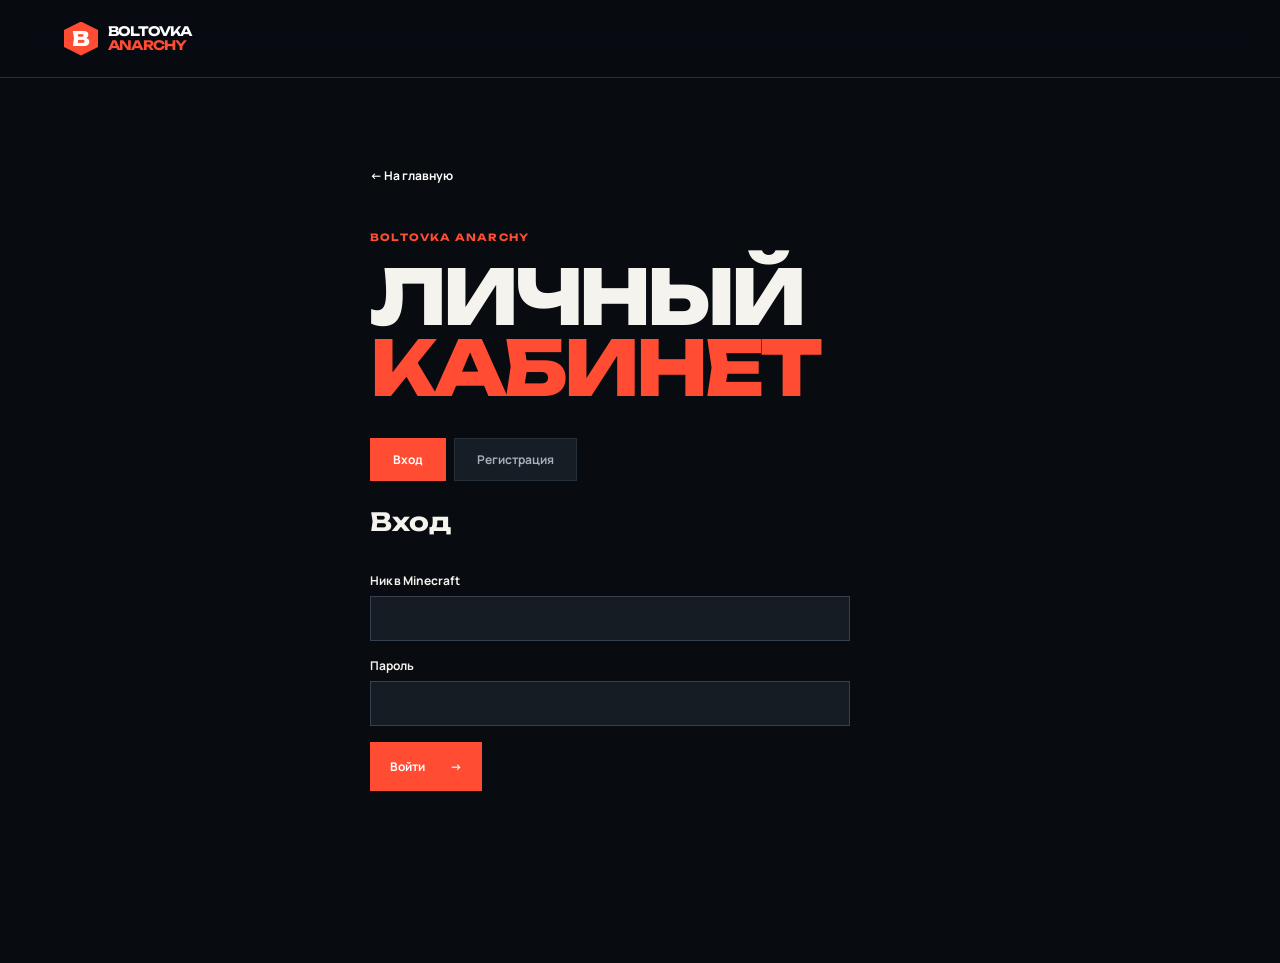
==== account.html @ 23313729 "Add files via upload" ====
<!doctype html><html lang="ru"><head><meta charset="UTF-8"><meta name="viewport" content="width=device-width,initial-scale=1"><title>Личный кабинет — BOLTOVKA ANARCHY</title><link rel="preconnect" href="https://fonts.googleapis.com"><link rel="preconnect" href="https://fonts.gstatic.com" crossorigin><link href="https://fonts.googleapis.com/css2?family=Manrope:wght@400;500;600;700;800&family=Unbounded:wght@500;700;800&display=swap" rel="stylesheet"><link rel="stylesheet" href="styles.css"></head><body><header class="header"><a class="brand" href="index.html"><span class="brand-mark">B</span><span>BOLTOVKA<br><em>ANARCHY</em></span></a></header><main class="form-page account-page"><a class="text-link" href="index.html">← На главную</a><p class="eyebrow" style="margin-top:45px">BOLTOVKA ANARCHY</p><h1>ЛИЧНЫЙ<br><i>КАБИНЕТ</i></h1><div class="auth-tabs"><button class="active" data-tab="login">Вход</button><button data-tab="register">Регистрация</button></div><section id="login" class="auth-panel"><h2>Вход</h2><form data-api="/api/auth-login"><label>Ник в Minecraft<input name="nickname" required pattern="[A-Za-z0-9_]{3,16}"></label><label>Пароль<input name="password" type="password" required></label><button class="button primary">Войти <b>→</b></button><p class="form-status"></p></form></section><section id="register" class="auth-panel" hidden><h2>Регистрация</h2><form id="start-form"><label>Ник в Minecraft<input name="nickname" required pattern="[A-Za-z0-9_]{3,16}"></label><button class="button primary">Получить код <b>→</b></button><p class="form-status"></p></form><form id="verify-form" hidden><p class="form-lead">Код отправлен только вам в чат Minecraft. Введите его и создайте пароль.</p><input type="hidden" name="nickname"><label>Код из Minecraft<input name="code" required></label><label>Придумайте пароль<input name="password" type="password" minlength="8" required></label><button class="button primary">Создать аккаунт <b>→</b></button><p class="form-status"></p></form></section></main><script src="account.js"></script></body></html>
---- styles.css ----
:root{--bg:#080b10;--surface:#11161d;--line:#26303a;--text:#f5f3ed;--muted:#a7afb8;--red:#ff4c32;--lime:#b6fd55}*{box-sizing:border-box}html{scroll-behavior:smooth}body{margin:0;background:var(--bg);color:var(--text);font-family:Manrope,Arial,sans-serif}.noise{position:fixed;inset:0;pointer-events:none;opacity:.05;z-index:5;background-image:url("data:image/svg+xml,%3Csvg viewBox='0 0 180 180' xmlns='http://www.w3.org/2000/svg'%3E%3Cfilter id='n'%3E%3CfeTurbulence type='fractalNoise' baseFrequency='.9' numOctaves='4' stitchTiles='stitch'/%3E%3C/filter%3E%3Crect width='100%25' height='100%25' filter='url(%23n)' opacity='.8'/%3E%3C/svg%3E")}.header{height:78px;padding:0 5vw;display:flex;align-items:center;gap:28px;border-bottom:1px solid var(--line);position:sticky;top:0;z-index:10;background:rgba(8,11,16,.94);backdrop-filter:blur(16px)}.brand{display:flex;align-items:center;gap:10px;color:#fff;text-decoration:none;font:700 13px/1.05 Unbounded,sans-serif;letter-spacing:-.8px}.brand em{color:var(--red);font-style:normal}.brand-mark{display:grid;place-items:center;width:34px;height:34px;background:var(--red);clip-path:polygon(50% 0,100% 25%,100% 75%,50% 100%,0 75%,0 25%);font:800 20px/1 Unbounded}.nav{display:flex;gap:19px;margin:auto}.nav a{color:var(--muted);font-size:12px;text-decoration:none;white-space:nowrap}.nav a:hover,.nav a.active{color:#fff}.nav .active{color:var(--red)}.account-button,.button{border:0;cursor:pointer;font:700 12px Manrope;color:white}.account-button{background:none;padding:8px 0;white-space:nowrap}.account-button span{color:var(--red);margin-left:5px}.menu-toggle{display:none}.hero{min-height:630px;position:relative;overflow:hidden;display:flex;align-items:center;padding:80px 10vw}.hero-grid{position:absolute;inset:0;background:linear-gradient(#ffffff08 1px,transparent 1px),linear-gradient(90deg,#ffffff08 1px,transparent 1px);background-size:58px 58px;mask-image:linear-gradient(90deg,#000 30%,transparent 88%)}.hero-copy{max-width:660px;z-index:2}.eyebrow{font:700 10px/1.4 Unbounded,sans-serif;letter-spacing:1.2px;color:var(--red);margin:0 0 18px}.eyebrow span{display:inline-block;width:22px;height:2px;background:var(--red);vertical-align:middle;margin-right:9px}.hero h1,.section h2,.forum h2{font:800 clamp(44px,7vw,96px)/.92 Unbounded,sans-serif;letter-spacing:-5px;margin:0}.hero h1 i,.section h2 i,.forum h2 i{color:var(--red);font-style:normal}.hero-text{max-width:510px;color:var(--muted);line-height:1.7;font-size:15px;margin:27px 0}.hero-actions{display:flex;gap:12px}.button{display:inline-flex;gap:25px;align-items:center;justify-content:center;padding:16px 20px;text-decoration:none}.primary{background:var(--red)}.primary:hover{background:#ff684f}.secondary{border:1px solid #58616b;color:#fff;background:transparent}.server-ip{font-size:11px;color:#7e8994;margin-top:24px}.server-ip button{background:none;border:0;color:#fff;font:700 12px Manrope;padding:0;cursor:pointer}.online-dot{display:inline-block;width:7px;height:7px;border-radius:50%;background:var(--lime);margin:0 8px}.server-ip strong{font-weight:600;color:#b6bec6}.hero-art{position:absolute;right:0;top:0;width:55%;height:100%;background:radial-gradient(circle at 65% 25%,#8c3226 0 5%,#432221 24%,transparent 57%)}.sun{width:180px;height:180px;border-radius:50%;background:var(--red);position:absolute;right:23%;top:15%;box-shadow:0 0 90px #e5452b80}.mountain{position:absolute;bottom:0;clip-path:polygon(0 100%,45% 14%,57% 47%,77% 0,100% 100%);background:#161a21}.mountain-a{right:0;width:100%;height:55%}.mountain-b{right:20%;width:80%;height:42%;background:#232026}.character{position:absolute;right:21%;bottom:11%;width:150px;height:275px;filter:drop-shadow(0 15px 25px #000)}.character>*{position:absolute;background:#222a32;border:5px solid #10151b}.character .head{width:88px;height:84px;left:31px;top:0;background:#d89063}.character .body{width:100px;height:110px;left:25px;top:78px;background:#aa2d29}.arm{width:36px;height:117px;top:89px}.arm-left{left:0;transform:rotate(20deg)}.arm-right{right:0;transform:rotate(-24deg)}.leg{width:42px;height:100px;top:178px;background:#2b455a}.leg-left{left:28px}.leg-right{right:28px}.floating-card{position:absolute;right:7%;bottom:16%;padding:16px;background:#eff0e8;color:#0a0d10;transform:rotate(5deg);font:800 17px/1.1 Unbounded}.floating-card small{display:block;color:var(--red);font:700 8px Unbounded;margin-bottom:10px}.ticker{overflow:hidden;background:var(--red);color:#160704;white-space:nowrap;font:800 13px/54px Unbounded;letter-spacing:.2px}.ticker div{width:max-content;animation:ticker 22s linear infinite}.ticker span{margin:0 21px}.section{padding:110px 10vw}.section-title h2,.forum h2{font-size:clamp(39px,5vw,72px)}.steps{display:grid;grid-template-columns:repeat(3,1fr);border-top:1px solid var(--line);margin-top:45px}.steps article{padding:24px 35px 10px 0;border-right:1px solid var(--line);min-height:170px}.steps article+article{padding-left:30px}.steps article:last-child{border-right:0}.steps span{font:700 13px Unbounded;color:var(--red)}h3{font:700 18px Unbounded;margin:20px 0 11px;letter-spacing:-1px}.steps p,.job-card p,.rules-panel p,.news-card span,.apply p{font-size:13px;line-height:1.7;color:var(--muted)}.jobs{background:#0c1016}.job-grid{display:grid;grid-template-columns:repeat(4,1fr);gap:12px;margin-top:41px}.job-card{padding:24px;background:var(--surface);border:1px solid var(--line);min-height:235px;transition:.2s}.job-card:hover{transform:translateY(-6px);border-color:#6a3b35}.job-card>span{font-size:26px;color:var(--lime)}.job-card h3{margin-top:31px}.job-card b{font-size:10px;color:var(--lime);text-transform:uppercase}.job-card.accent{background:var(--red);border-color:var(--red)}.job-card.accent>span,.job-card.accent p,.job-card.accent b{color:#1b0c09}.rules{padding-top:80px}.rules-panel{display:grid;grid-template-columns:1fr 1.2fr;gap:80px;padding:55px;background:#e7e8e2;color:#101419}.rules-panel h2{font-size:55px}.rules-panel p{color:#4e5860;max-width:390px}.rules-panel ol{margin:0;padding:0;list-style:none}.rules-panel li{padding:19px 0;border-bottom:1px solid #b9bdb8;font-size:15px;line-height:1.5}.rules-panel li b{color:var(--red);font:700 11px Unbounded;margin-right:22px}.text-link{color:#fff;font:700 12px Manrope;text-decoration:none}.rules-panel .text-link{color:#101419;display:inline-block;margin-top:14px}.section-row,.forum-head{display:flex;justify-content:space-between;align-items:end}.news-grid{display:grid;grid-template-columns:2fr 1fr 1fr;gap:12px;margin-top:40px}.news-feature,.news-card{min-height:315px;padding:27px;background:var(--surface);border:1px solid var(--line);display:flex;flex-direction:column}.news-feature{background:linear-gradient(135deg,#6d241e,#241b20)}.news-feature p,.news-card p{font:700 9px Unbounded;color:var(--lime);letter-spacing:1px;margin:0}.news-feature h3{font-size:42px;line-height:1.05;margin:30px 0 15px}.news-feature span{color:#e8d0c9;font-size:13px;line-height:1.6;max-width:350px}.news-feature a{color:#fff;margin-top:auto;font:700 12px Manrope;text-decoration:none}.news-card h3{font-size:22px;margin-top:auto}.team{background:#0c1016}.team-grid{display:grid;grid-template-columns:repeat(4,1fr);gap:20px;margin-top:40px}.team-grid article{text-align:center}.avatar{height:170px;display:grid;place-items:center;font:800 60px Unbounded;background:#252b32;color:#fff;clip-path:polygon(50% 0,100% 18%,100% 82%,50% 100%,0 82%,0 18%)}.avatar.red{background:var(--red)}.avatar.gold{background:#b9853e}.avatar.green{background:#53845b}.team-grid h3{font-size:15px;margin-bottom:5px}.team-grid p{font-size:11px;color:var(--muted);margin:0}.apply{display:grid;grid-template-columns:1fr 1fr;gap:80px;background:var(--red)}.apply .eyebrow{color:#280b07}.apply p{color:#40120d;max-width:430px;font-size:15px;margin:6px 0 25px}.apply .primary{background:#151116}.forum{padding:110px 10vw;background:#0c1016}.forum-layout{display:grid;grid-template-columns:1fr 245px;gap:12px;margin-top:40px}.forum-categories{border-top:1px solid var(--line)}.forum-categories article{display:grid;grid-template-columns:48px 1fr 70px;gap:17px;align-items:center;padding:19px 0;border-bottom:1px solid var(--line)}.forum-icon{width:43px;height:43px;display:grid;place-items:center;background:#1d252e;color:var(--red);font:700 17px Unbounded}.forum-categories h3{font-size:14px;margin:0 0 5px}.forum-categories p{color:var(--muted);font-size:11px;margin:0}.forum-categories article>span{font-size:10px;color:var(--muted);text-align:right}.forum-side{background:#151b22;padding:25px}.forum-side .eyebrow{font-size:8px}.forum-side strong{display:block;font:800 44px Unbounded;color:var(--lime)}.forum-side span,.forum-side p{font-size:11px;color:var(--muted)}.forum-side hr{border:0;border-top:1px solid var(--line);margin:25px 0}.forum-side b{font-size:13px;color:#fff}footer{padding:36px 10vw;display:flex;align-items:center;justify-content:space-between;gap:20px;border-top:1px solid var(--line)}footer p,footer>a:not(.brand){color:var(--muted);font-size:10px;text-decoration:none}.toast{position:fixed;right:25px;bottom:25px;background:#eef0e9;color:#11171a;padding:14px 18px;font:700 12px Manrope;opacity:0;transform:translateY(15px);transition:.25s;z-index:20;pointer-events:none}.toast.show{opacity:1;transform:none}@keyframes ticker{to{transform:translateX(-50%)}}@media(max-width:900px){.header{padding:0 6vw}.nav{display:none;position:absolute;top:77px;left:0;right:0;background:#10151b;padding:22px 6vw;flex-direction:column;gap:17px;border-bottom:1px solid var(--line)}.nav.open{display:flex}.menu-toggle{display:block;margin-left:auto;background:none;border:0;color:#fff;font-size:21px}.account-button{display:none}.hero{padding:75px 7vw;min-height:620px}.hero-art{opacity:.52;width:100%}.hero-copy{max-width:580px}.job-grid,.team-grid{grid-template-columns:repeat(2,1fr)}.news-grid{grid-template-columns:1fr 1fr}.news-feature{grid-column:span 2}.rules-panel,.apply{grid-template-columns:1fr;gap:36px}.forum-layout{grid-template-columns:1fr}.forum-side{display:none}}@media(max-width:560px){.header{height:66px}.brand{font-size:10px}.brand-mark{width:28px;height:28px;font-size:16px}.nav{top:65px}.hero{padding:75px 7vw 60px;min-height:600px}.hero h1{letter-spacing:-3px}.hero-art{opacity:.3}.hero-actions{flex-direction:column;align-items:flex-start}.section,.forum{padding:75px 7vw}.steps{grid-template-columns:1fr}.steps article,.steps article+article{padding:20px 0;border-right:0;border-bottom:1px solid var(--line)}.job-grid,.team-grid,.news-grid{grid-template-columns:1fr}.news-feature{grid-column:span 1}.rules-panel{padding:32px 25px}.rules-panel h2{font-size:42px}.section-row,.forum-head{align-items:start;gap:20px;flex-direction:column}.forum-categories article{grid-template-columns:42px 1fr}.forum-categories article>span{display:none}.apply{gap:28px}.hero h1{font-size:52px}footer{padding:27px 7vw;align-items:flex-start;flex-direction:column;gap:12px}}

/* Forum and ticker refinements */
.ticker-track{display:flex;width:max-content;will-change:transform;animation:ticker 32s linear infinite}.ticker-copy{flex:none;display:block;padding-right:42px}.ticker-copy b{margin:0 21px;font-weight:800}.online-dot.offline{background:#77808a}.forum-description{font-size:13px;line-height:1.6;color:var(--muted);max-width:390px}.forum-category{display:grid;grid-template-columns:48px 1fr 40px;gap:17px;align-items:center;padding:19px 0;border-bottom:1px solid var(--line);text-decoration:none;color:inherit;transition:.2s}.forum-category:hover{padding-left:10px;background:#11161d}.forum-category i{font-style:normal;color:var(--red);text-align:right}@media(max-width:560px){.forum-category{grid-template-columns:42px 1fr}.forum-category i{display:none}}

.form-page{max-width:900px;margin:auto;padding:85px 30px 120px}.form-page h1{font:800 clamp(44px,7vw,76px)/.93 Unbounded;margin:0;letter-spacing:-4px}.form-page h1 i{color:var(--red);font-style:normal}.form-lead{color:var(--muted);max-width:630px;line-height:1.7}.form-page form{margin-top:35px}.form-page fieldset{border:1px solid var(--line);margin:20px 0;padding:25px;background:#0d1218}.form-page legend{font:700 16px Unbounded;padding:0 8px}.form-page label{display:block;font-size:12px;font-weight:700;margin:16px 0}.field-grid{display:grid;grid-template-columns:1fr 1fr;gap:0 18px}.form-page input,.form-page textarea,.form-page select{display:block;width:100%;background:#151c24;border:1px solid #35414e;color:#fff;font:500 14px Manrope;padding:12px;margin-top:7px}.form-page textarea{min-height:88px;resize:vertical}.role-grid{display:grid;grid-template-columns:repeat(5,1fr);gap:10px}.role-grid label{margin:0;cursor:pointer}.role-grid input{position:absolute;opacity:0}.role-grid span{display:grid;gap:10px;min-height:100px;padding:16px;background:#151c24;border:1px solid #35414e;font-size:23px}.role-grid b{font-size:11px}.role-grid input:checked+span{border-color:var(--red);background:#3a201d}.form-status{color:var(--lime);min-height:20px}.auth-tabs{display:flex;gap:8px;margin-top:35px}.auth-tabs button{background:#161d25;color:var(--muted);border:1px solid var(--line);padding:12px 22px;font:700 12px Manrope;cursor:pointer}.auth-tabs button.active{background:var(--red);border-color:var(--red);color:#fff}.auth-panel{max-width:480px;margin-top:25px}.auth-panel h2{font:700 25px Unbounded}.account-page .form-page{max-width:600px}@media(max-width:600px){.form-page{padding:60px 20px}.field-grid,.role-grid{grid-template-columns:1fr}.role-grid span{min-height:70px;grid-template-columns:35px 1fr;align-items:center}.form-page h1{letter-spacing:-3px}}
.apply h2 i{color:#151116}.account-page{max-width:600px}
.rules-page{max-width:920px;margin:auto;padding:85px 30px 120px}.rules-page h1{font:800 clamp(44px,7vw,76px)/.93 Unbounded;margin:0;letter-spacing:-4px}.rules-page h1 i{color:var(--red);font-style:normal}.rules-page section{padding:28px 0;border-bottom:1px solid var(--line)}.rules-page h2{font:700 22px Unbounded;margin:0 0 18px}.rules-page ol{padding-left:25px;margin:0}.rules-page li{color:var(--muted);font-size:14px;line-height:1.65;padding:7px 0}.rules-page li::marker{color:var(--red);font-weight:800}@media(max-width:600px){.rules-page{padding:60px 20px}.rules-page h1{letter-spacing:-3px}.rules-page h2{font-size:18px}}
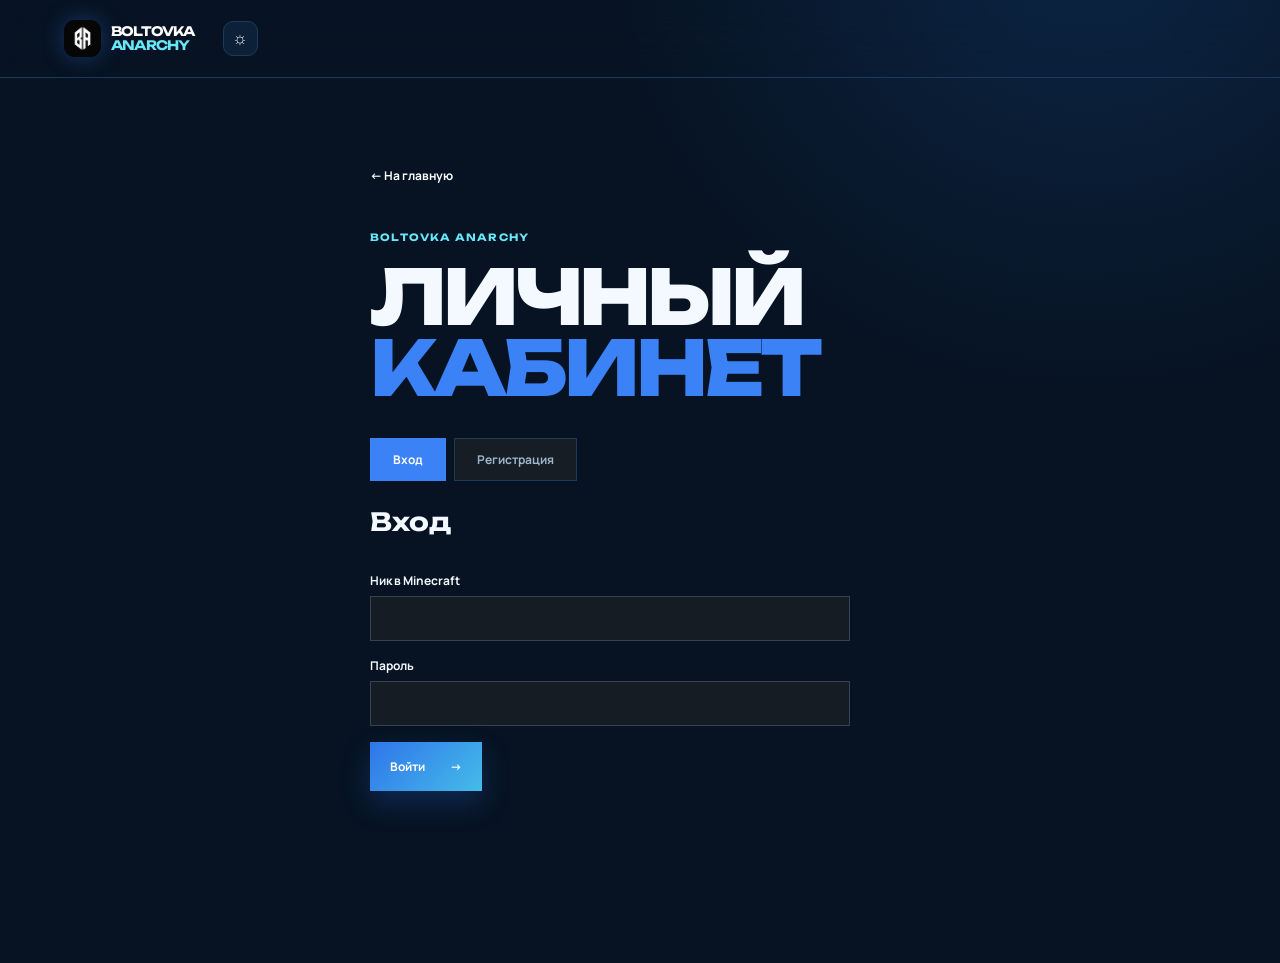
==== commit 2bc94bb2: "Restyle site with blue theme and player cabinet" ====
--- a/account.html
+++ b/account.html
@@ -1 +1,3 @@
-<!doctype html><html lang="ru"><head><meta charset="UTF-8"><meta name="viewport" content="width=device-width,initial-scale=1"><title>Личный кабинет — BOLTOVKA ANARCHY</title><link rel="preconnect" href="https://fonts.googleapis.com"><link rel="preconnect" href="https://fonts.gstatic.com" crossorigin><link href="https://fonts.googleapis.com/css2?family=Manrope:wght@400;500;600;700;800&family=Unbounded:wght@500;700;800&display=swap" rel="stylesheet"><link rel="stylesheet" href="styles.css"></head><body><header class="header"><a class="brand" href="index.html"><span class="brand-mark">B</span><span>BOLTOVKA<br><em>ANARCHY</em></span></a></header><main class="form-page account-page"><a class="text-link" href="index.html">← На главную</a><p class="eyebrow" style="margin-top:45px">BOLTOVKA ANARCHY</p><h1>ЛИЧНЫЙ<br><i>КАБИНЕТ</i></h1><div class="auth-tabs"><button class="active" data-tab="login">Вход</button><button data-tab="register">Регистрация</button></div><section id="login" class="auth-panel"><h2>Вход</h2><form data-api="/api/auth-login"><label>Ник в Minecraft<input name="nickname" required pattern="[A-Za-z0-9_]{3,16}"></label><label>Пароль<input name="password" type="password" required></label><button class="button primary">Войти <b>→</b></button><p class="form-status"></p></form></section><section id="register" class="auth-panel" hidden><h2>Регистрация</h2><form id="start-form"><label>Ник в Minecraft<input name="nickname" required pattern="[A-Za-z0-9_]{3,16}"></label><button class="button primary">Получить код <b>→</b></button><p class="form-status"></p></form><form id="verify-form" hidden><p class="form-lead">Код отправлен только вам в чат Minecraft. Введите его и создайте пароль.</p><input type="hidden" name="nickname"><label>Код из Minecraft<input name="code" required></label><label>Придумайте пароль<input name="password" type="password" minlength="8" required></label><button class="button primary">Создать аккаунт <b>→</b></button><p class="form-status"></p></form></section></main><script src="account.js"></script></body></html>
+<!doctype html>
+<html lang="ru"><head><meta charset="UTF-8"><meta name="viewport" content="width=device-width,initial-scale=1"><title>Личный кабинет — BOLTOVKA ANARCHY</title><link rel="icon" type="image/png" href="assets/boltovka-icon.png"><link rel="preconnect" href="https://fonts.googleapis.com"><link rel="preconnect" href="https://fonts.gstatic.com" crossorigin><link href="https://fonts.googleapis.com/css2?family=Manrope:wght@400;500;600;700;800&family=Unbounded:wght@500;700;800&display=swap" rel="stylesheet"><link rel="stylesheet" href="styles.css"><script src="theme.js"></script></head>
+<body><header class="header"><a class="brand" href="index.html"><img class="brand-logo" src="assets/boltovka-icon.png" alt=""><span>BOLTOVKA<br><em>ANARCHY</em></span></a><button class="theme-toggle" type="button" aria-label="Переключить тему">☼</button></header><main class="form-page account-page"><a class="text-link" href="index.html">← На главную</a><p class="eyebrow" style="margin-top:45px">BOLTOVKA ANARCHY</p><h1>ЛИЧНЫЙ<br><i>КАБИНЕТ</i></h1><div class="auth-tabs"><button class="active" data-tab="login">Вход</button><button data-tab="register">Регистрация</button></div><section id="login" class="auth-panel"><h2>Вход</h2><form data-api="/api/auth-login"><label>Ник в Minecraft<input name="nickname" required pattern="[A-Za-z0-9_]{3,16}"></label><label>Пароль<input name="password" type="password" required></label><button class="button primary">Войти <b>→</b></button><p class="form-status"></p></form></section><section id="register" class="auth-panel" hidden><h2>Регистрация</h2><form id="start-form"><label>Ник в Minecraft<input name="nickname" required pattern="[A-Za-z0-9_]{3,16}"></label><button class="button primary">Получить код <b>→</b></button><p class="form-status"></p></form><form id="verify-form" hidden><p class="form-lead">Код отправлен только вам в чат Minecraft. Введите его и создайте пароль.</p><input type="hidden" name="nickname"><label>Код из Minecraft<input name="code" required></label><label>Придумайте пароль<input name="password" type="password" minlength="8" required></label><button class="button primary">Создать аккаунт <b>→</b></button><p class="form-status"></p></form></section></main><script src="account.js"></script></body></html>
--- a/styles.css
+++ b/styles.css
@@ -6,3 +6,15 @@
 .form-page{max-width:900px;margin:auto;padding:85px 30px 120px}.form-page h1{font:800 clamp(44px,7vw,76px)/.93 Unbounded;margin:0;letter-spacing:-4px}.form-page h1 i{color:var(--red);font-style:normal}.form-lead{color:var(--muted);max-width:630px;line-height:1.7}.form-page form{margin-top:35px}.form-page fieldset{border:1px solid var(--line);margin:20px 0;padding:25px;background:#0d1218}.form-page legend{font:700 16px Unbounded;padding:0 8px}.form-page label{display:block;font-size:12px;font-weight:700;margin:16px 0}.field-grid{display:grid;grid-template-columns:1fr 1fr;gap:0 18px}.form-page input,.form-page textarea,.form-page select{display:block;width:100%;background:#151c24;border:1px solid #35414e;color:#fff;font:500 14px Manrope;padding:12px;margin-top:7px}.form-page textarea{min-height:88px;resize:vertical}.role-grid{display:grid;grid-template-columns:repeat(5,1fr);gap:10px}.role-grid label{margin:0;cursor:pointer}.role-grid input{position:absolute;opacity:0}.role-grid span{display:grid;gap:10px;min-height:100px;padding:16px;background:#151c24;border:1px solid #35414e;font-size:23px}.role-grid b{font-size:11px}.role-grid input:checked+span{border-color:var(--red);background:#3a201d}.form-status{color:var(--lime);min-height:20px}.auth-tabs{display:flex;gap:8px;margin-top:35px}.auth-tabs button{background:#161d25;color:var(--muted);border:1px solid var(--line);padding:12px 22px;font:700 12px Manrope;cursor:pointer}.auth-tabs button.active{background:var(--red);border-color:var(--red);color:#fff}.auth-panel{max-width:480px;margin-top:25px}.auth-panel h2{font:700 25px Unbounded}.account-page .form-page{max-width:600px}@media(max-width:600px){.form-page{padding:60px 20px}.field-grid,.role-grid{grid-template-columns:1fr}.role-grid span{min-height:70px;grid-template-columns:35px 1fr;align-items:center}.form-page h1{letter-spacing:-3px}}
 .apply h2 i{color:#151116}.account-page{max-width:600px}
 .rules-page{max-width:920px;margin:auto;padding:85px 30px 120px}.rules-page h1{font:800 clamp(44px,7vw,76px)/.93 Unbounded;margin:0;letter-spacing:-4px}.rules-page h1 i{color:var(--red);font-style:normal}.rules-page section{padding:28px 0;border-bottom:1px solid var(--line)}.rules-page h2{font:700 22px Unbounded;margin:0 0 18px}.rules-page ol{padding-left:25px;margin:0}.rules-page li{color:var(--muted);font-size:14px;line-height:1.65;padding:7px 0}.rules-page li::marker{color:var(--red);font-weight:800}@media(max-width:600px){.rules-page{padding:60px 20px}.rules-page h1{letter-spacing:-3px}.rules-page h2{font-size:18px}}
+
+/* Blue / white visual system */
+:root{--bg:#071323;--surface:#0c2038;--line:#1d3a5d;--text:#f4f8ff;--muted:#9fb5cc;--red:#3b82f6;--lime:#67e8f9;--ink:#071323}
+:root[data-theme="light"]{--bg:#edf5ff;--surface:#fff;--line:#c9d9ec;--text:#0b2442;--muted:#526d8b;--red:#1769e8;--lime:#087b9a;--ink:#071323}
+body{background:radial-gradient(circle at 85% -10%,#1b61ae40,transparent 32%),var(--bg);transition:background .25s,color .25s}
+.header{background:transparent;border-bottom:1px solid var(--line);backdrop-filter:blur(18px)}.brand-logo{width:37px;height:37px;border-radius:11px;object-fit:cover;box-shadow:0 0 22px #3b82f655}.brand em{color:var(--lime)}
+.theme-toggle{width:35px;height:35px;display:grid;place-items:center;border:1px solid var(--line);border-radius:10px;background:var(--surface);color:var(--text);cursor:pointer;font-size:17px}.theme-toggle:hover{border-color:var(--red);box-shadow:0 0 18px #3b82f666}.nav .active,.nav a:hover,.account-button span,.eyebrow,.hero h1 i,.section h2 i,.forum h2 i{color:var(--lime)}
+.hero{min-height:650px;background:linear-gradient(90deg,var(--bg) 18%,transparent 64%,var(--bg) 100%)}.hero-grid{background:linear-gradient(#83b6ff12 1px,transparent 1px),linear-gradient(90deg,#83b6ff12 1px,transparent 1px)}.hero-art{width:58%;background:none}.hero-photo{position:absolute;inset:0;background:linear-gradient(90deg,var(--bg) 0%,transparent 38%,#06122235 100%),linear-gradient(0deg,var(--bg) 0%,transparent 35%),url('assets/hero-warden.jpg') center/cover no-repeat;filter:saturate(.85) contrast(1.08)}.floating-card{background:#eaf4ff;color:#0a2140;border:1px solid #fff9;box-shadow:0 15px 45px #001a3d88}.floating-card small{color:#1769e8}
+.primary{background:linear-gradient(135deg,#2f75ea,#45bce9);box-shadow:0 12px 28px #2264cf45}.primary:hover{background:#60a5fa}.secondary{border-color:#6e9fd1;background:#0a1b3044}.ticker{background:linear-gradient(90deg,#1e55ac,#37b4de);color:#fff}.jobs,.forum{background:#0b1b2d}.job-card,.news-card,.news-feature,.forum-side{background:var(--surface);border-color:var(--line)}.job-card:hover{border-color:var(--red);box-shadow:0 15px 30px #061d3d55}.job-card.accent,.apply{background:linear-gradient(135deg,#1456ad,#208dc3)}.job-card.accent>span,.job-card.accent p,.job-card.accent b,.apply .eyebrow,.apply p{color:#e9f5ff}.rules-panel{background:#eef6ff;color:#0a2340;box-shadow:0 20px 50px #001a3d24}.rules-panel p{color:#48647f}.rules-panel li b{color:#1769e8}.news-feature{background:linear-gradient(135deg,#123c78,#0c243f)}.forum-icon{background:#123a67;color:var(--lime)}
+.discord-button{display:inline-flex;align-items:center;gap:9px;padding:7px 13px 7px 7px;border:1px solid #5b9dfb;border-radius:12px;background:linear-gradient(135deg,#172f62,#445ee8);color:white!important;font:800 11px Unbounded,sans-serif;text-decoration:none;letter-spacing:.4px;transition:transform .2s,box-shadow .2s}.discord-button img{width:32px;height:32px;border-radius:9px;object-fit:cover;filter:drop-shadow(0 5px 7px #030722)}.discord-button:hover{transform:translateY(-4px) scale(1.04);box-shadow:0 0 14px #fff8,0 0 35px #5476ff,0 14px 28px #1624a966}
+.cabinet{margin-top:35px;padding:34px;border:1px solid var(--line);background:var(--surface);box-shadow:0 22px 60px #0018332e}.cabinet-head{display:flex;align-items:center;gap:20px}.skin-head{width:92px;height:92px;image-rendering:pixelated;background:#0b2442;border:1px solid var(--line)}.cabinet-label,.cabinet-grid span{font:700 10px Unbounded;color:var(--muted)}.cabinet-head h2{font:800 32px Unbounded;margin:7px 0}.cabinet-status{font-size:12px;color:var(--lime)}.cabinet-grid{display:grid;grid-template-columns:repeat(4,1fr);gap:10px;margin:30px 0 15px}.cabinet-grid article{padding:17px;background:var(--bg);border:1px solid var(--line)}.cabinet-grid b{display:block;font:700 18px Manrope;margin-top:9px}.cabinet-note{font-size:11px;color:var(--muted)}
+@media(max-width:700px){.theme-toggle{margin-left:auto}.cabinet{padding:22px}.cabinet-grid{grid-template-columns:repeat(2,1fr)}.hero-art{width:100%}.hero-photo{opacity:.55}.floating-card{right:7%;bottom:10%}.discord-button{align-self:flex-start}}
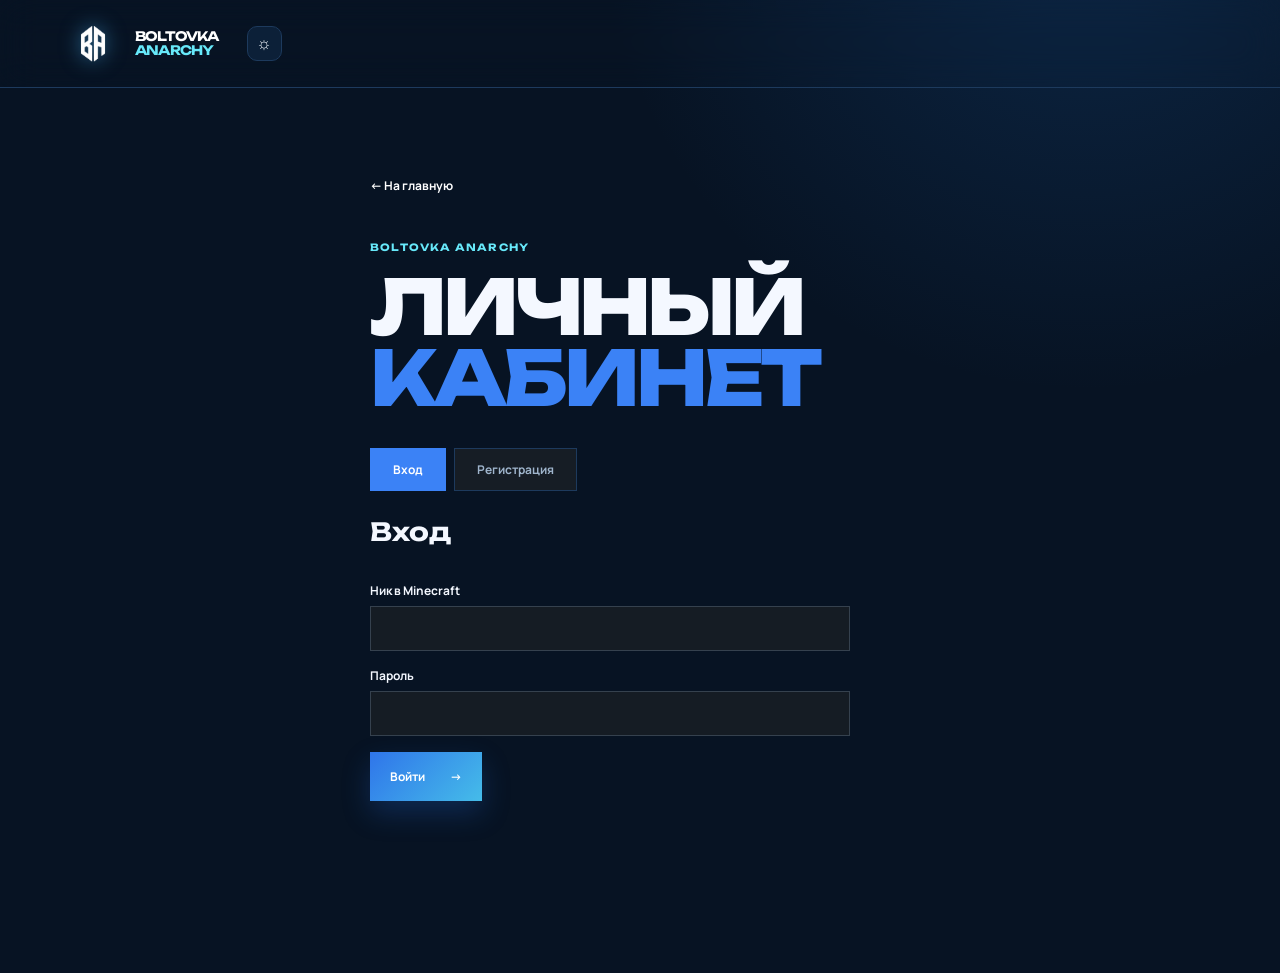
==== commit 223c91b2: "Make hero full width and refresh transparent branding" ====
--- a/account.html
+++ b/account.html
@@ -1,3 +1,3 @@
 <!doctype html>
-<html lang="ru"><head><meta charset="UTF-8"><meta name="viewport" content="width=device-width,initial-scale=1"><title>Личный кабинет — BOLTOVKA ANARCHY</title><link rel="icon" type="image/png" href="assets/boltovka-icon.png"><link rel="preconnect" href="https://fonts.googleapis.com"><link rel="preconnect" href="https://fonts.gstatic.com" crossorigin><link href="https://fonts.googleapis.com/css2?family=Manrope:wght@400;500;600;700;800&family=Unbounded:wght@500;700;800&display=swap" rel="stylesheet"><link rel="stylesheet" href="styles.css"><script src="theme.js"></script></head>
-<body><header class="header"><a class="brand" href="index.html"><img class="brand-logo" src="assets/boltovka-icon.png" alt=""><span>BOLTOVKA<br><em>ANARCHY</em></span></a><button class="theme-toggle" type="button" aria-label="Переключить тему">☼</button></header><main class="form-page account-page"><a class="text-link" href="index.html">← На главную</a><p class="eyebrow" style="margin-top:45px">BOLTOVKA ANARCHY</p><h1>ЛИЧНЫЙ<br><i>КАБИНЕТ</i></h1><div class="auth-tabs"><button class="active" data-tab="login">Вход</button><button data-tab="register">Регистрация</button></div><section id="login" class="auth-panel"><h2>Вход</h2><form data-api="/api/auth-login"><label>Ник в Minecraft<input name="nickname" required pattern="[A-Za-z0-9_]{3,16}"></label><label>Пароль<input name="password" type="password" required></label><button class="button primary">Войти <b>→</b></button><p class="form-status"></p></form></section><section id="register" class="auth-panel" hidden><h2>Регистрация</h2><form id="start-form"><label>Ник в Minecraft<input name="nickname" required pattern="[A-Za-z0-9_]{3,16}"></label><button class="button primary">Получить код <b>→</b></button><p class="form-status"></p></form><form id="verify-form" hidden><p class="form-lead">Код отправлен только вам в чат Minecraft. Введите его и создайте пароль.</p><input type="hidden" name="nickname"><label>Код из Minecraft<input name="code" required></label><label>Придумайте пароль<input name="password" type="password" minlength="8" required></label><button class="button primary">Создать аккаунт <b>→</b></button><p class="form-status"></p></form></section></main><script src="account.js"></script></body></html>
+<html lang="ru"><head><meta charset="UTF-8"><meta name="viewport" content="width=device-width,initial-scale=1"><title>Личный кабинет — BOLTOVKA ANARCHY</title><link rel="icon" type="image/png" href="assets/boltovka-mark.png"><link rel="preconnect" href="https://fonts.googleapis.com"><link rel="preconnect" href="https://fonts.gstatic.com" crossorigin><link href="https://fonts.googleapis.com/css2?family=Manrope:wght@400;500;600;700;800&family=Unbounded:wght@500;700;800&display=swap" rel="stylesheet"><link rel="stylesheet" href="styles.css"><script src="theme.js"></script></head>
+<body><header class="header"><a class="brand" href="index.html"><img class="brand-logo" src="assets/boltovka-mark.png" alt=""><span>BOLTOVKA<br><em>ANARCHY</em></span></a><button class="theme-toggle" type="button" aria-label="Переключить тему">☼</button></header><main class="form-page account-page"><a class="text-link" href="index.html">← На главную</a><p class="eyebrow" style="margin-top:45px">BOLTOVKA ANARCHY</p><h1>ЛИЧНЫЙ<br><i>КАБИНЕТ</i></h1><div class="auth-tabs"><button class="active" data-tab="login">Вход</button><button data-tab="register">Регистрация</button></div><section id="login" class="auth-panel"><h2>Вход</h2><form data-api="/api/auth-login"><label>Ник в Minecraft<input name="nickname" required pattern="[A-Za-z0-9_]{3,16}"></label><label>Пароль<input name="password" type="password" required></label><button class="button primary">Войти <b>→</b></button><p class="form-status"></p></form></section><section id="register" class="auth-panel" hidden><h2>Регистрация</h2><form id="start-form"><label>Ник в Minecraft<input name="nickname" required pattern="[A-Za-z0-9_]{3,16}"></label><button class="button primary">Получить код <b>→</b></button><p class="form-status"></p></form><form id="verify-form" hidden><p class="form-lead">Код отправлен только вам в чат Minecraft. Введите его и создайте пароль.</p><input type="hidden" name="nickname"><label>Код из Minecraft<input name="code" required></label><label>Придумайте пароль<input name="password" type="password" minlength="8" required></label><button class="button primary">Создать аккаунт <b>→</b></button><p class="form-status"></p></form></section></main><script src="account.js"></script></body></html>
--- a/styles.css
+++ b/styles.css
@@ -18,3 +18,7 @@
 .discord-button{display:inline-flex;align-items:center;gap:9px;padding:7px 13px 7px 7px;border:1px solid #5b9dfb;border-radius:12px;background:linear-gradient(135deg,#172f62,#445ee8);color:white!important;font:800 11px Unbounded,sans-serif;text-decoration:none;letter-spacing:.4px;transition:transform .2s,box-shadow .2s}.discord-button img{width:32px;height:32px;border-radius:9px;object-fit:cover;filter:drop-shadow(0 5px 7px #030722)}.discord-button:hover{transform:translateY(-4px) scale(1.04);box-shadow:0 0 14px #fff8,0 0 35px #5476ff,0 14px 28px #1624a966}
 .cabinet{margin-top:35px;padding:34px;border:1px solid var(--line);background:var(--surface);box-shadow:0 22px 60px #0018332e}.cabinet-head{display:flex;align-items:center;gap:20px}.skin-head{width:92px;height:92px;image-rendering:pixelated;background:#0b2442;border:1px solid var(--line)}.cabinet-label,.cabinet-grid span{font:700 10px Unbounded;color:var(--muted)}.cabinet-head h2{font:800 32px Unbounded;margin:7px 0}.cabinet-status{font-size:12px;color:var(--lime)}.cabinet-grid{display:grid;grid-template-columns:repeat(4,1fr);gap:10px;margin:30px 0 15px}.cabinet-grid article{padding:17px;background:var(--bg);border:1px solid var(--line)}.cabinet-grid b{display:block;font:700 18px Manrope;margin-top:9px}.cabinet-note{font-size:11px;color:var(--muted)}
 @media(max-width:700px){.theme-toggle{margin-left:auto}.cabinet{padding:22px}.cabinet-grid{grid-template-columns:repeat(2,1fr)}.hero-art{width:100%}.hero-photo{opacity:.55}.floating-card{right:7%;bottom:10%}.discord-button{align-self:flex-start}}
+
+/* Full-bleed hero and transparent enlarged brand mark */
+.hero-art{inset:0;width:100%;height:100%;z-index:0}.hero-photo{background-position:center;background-size:cover}.hero-copy{position:relative;z-index:2}.hero::after{content:"";position:absolute;inset:0;background:linear-gradient(90deg,var(--bg) 0%,color-mix(in srgb,var(--bg),transparent 22%) 43%,transparent 72%);z-index:1;pointer-events:none}.brand-logo{width:58px;height:58px;border-radius:0;object-fit:contain;mix-blend-mode:screen;filter:drop-shadow(0 0 10px #46b9ff88);box-shadow:none}.brand{gap:13px}.header{min-height:88px}
+@media(max-width:700px){.hero-photo{background-position:64% center}.hero::after{background:linear-gradient(90deg,var(--bg) 0%,color-mix(in srgb,var(--bg),transparent 13%) 78%)}.brand-logo{width:45px;height:45px}.header{min-height:72px}}
